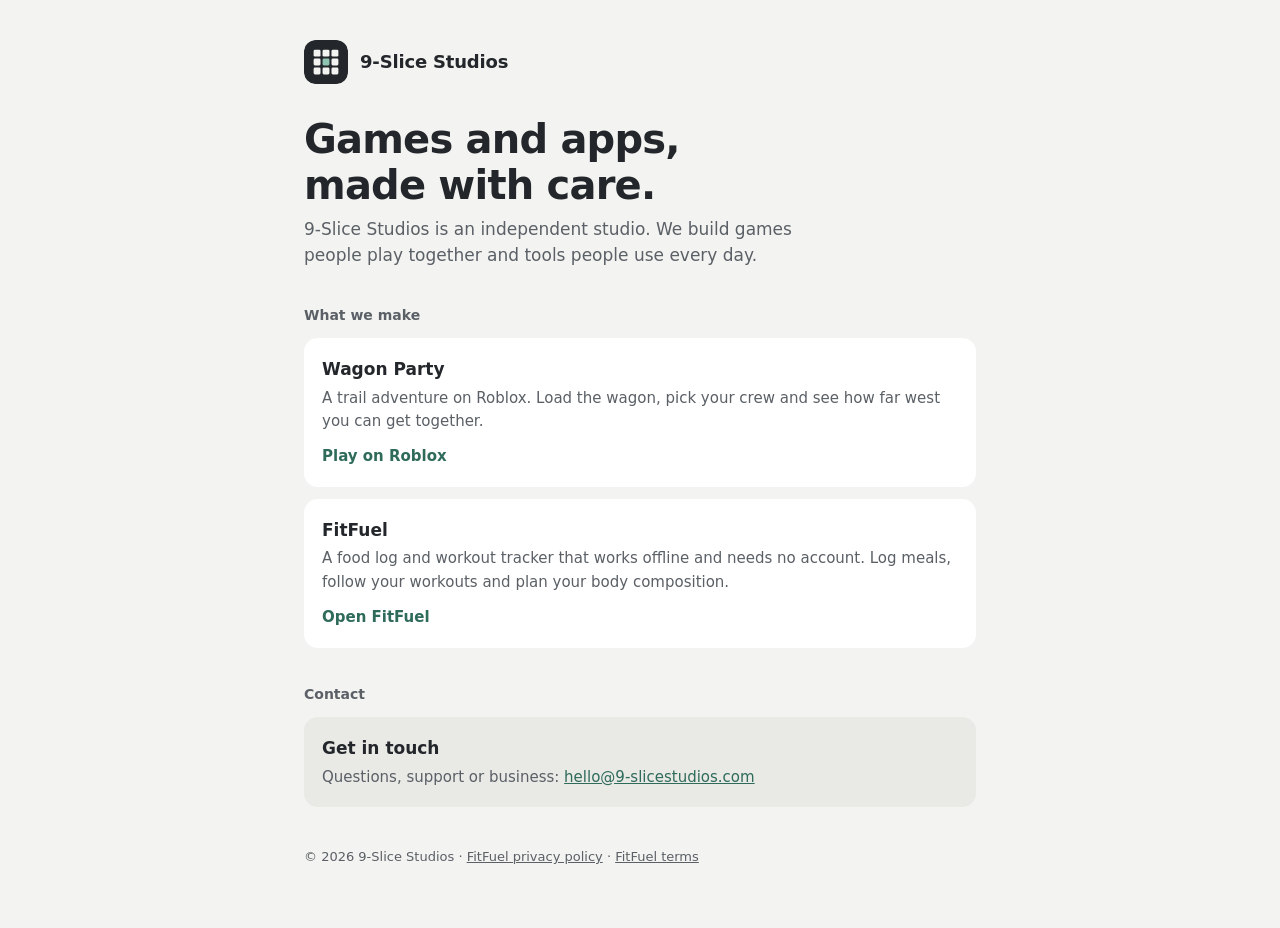
==== index.html @ 145b0fc6 "Add the 9-Slice Studios company page Co-Authored-By: Claude Fable 5.2 <noreply@anthropic.com>" ====
<!DOCTYPE html>
<html lang="en">
<head>
<meta charset="utf-8">
<meta name="viewport" content="width=device-width, initial-scale=1, viewport-fit=cover">
<title>9-Slice Studios</title>
<meta name="description" content="9-Slice Studios is an independent studio making games and apps: Wagon Party on Roblox and FitFuel, a food log and workout tracker.">
<meta name="application-name" content="9-Slice Studios">
<meta property="og:site_name" content="9-Slice Studios">
<meta property="og:title" content="9-Slice Studios">
<meta property="og:description" content="An independent studio making games and apps.">
<meta name="theme-color" content="#F3F3F1">
<link rel="icon" type="image/svg+xml" href="data:image/svg+xml,%3Csvg xmlns='http://www.w3.org/2000/svg' viewBox='0 0 64 64'%3E%3Crect width='64' height='64' rx='15' fill='%2323272B'/%3E%3Cg fill='%23F3F3F1'%3E%3Crect x='14' y='14' width='10' height='10' rx='2'/%3E%3Crect x='27' y='14' width='10' height='10' rx='2'/%3E%3Crect x='40' y='14' width='10' height='10' rx='2'/%3E%3Crect x='14' y='27' width='10' height='10' rx='2'/%3E%3Crect x='27' y='27' width='10' height='10' rx='2' fill='%238FC4B1'/%3E%3Crect x='40' y='27' width='10' height='10' rx='2'/%3E%3Crect x='14' y='40' width='10' height='10' rx='2'/%3E%3Crect x='27' y='40' width='10' height='10' rx='2'/%3E%3Crect x='40' y='40' width='10' height='10' rx='2'/%3E%3C/g%3E%3C/svg%3E">
<style>
/* The company page for 9-Slice Studios. One static file, no scripts, no tracking. Same calm, flat look as FitFuel. */
:root {
  --paper: #F3F3F1; --card: #FFFFFF; --soft: #E9E9E6; --ink: #23272B; --muted: #5A6066; --accent: #2F6B5B; --on-accent: #FFFFFF; --focus: #2B6CB0;
  color-scheme: light dark;
}
@media (prefers-color-scheme: dark) {
  :root { --paper: #131415; --card: #1D1F21; --soft: #282A2D; --ink: #ECEBE8; --muted: #A0A4A8; --accent: #8FC4B1; --on-accent: #14201C; --focus: #90B8E0; }
}
* { box-sizing: border-box; }
html { -webkit-text-size-adjust: 100%; overflow-x: hidden; }
body { margin: 0; background: var(--paper); color: var(--ink); font: 1rem/1.55 system-ui, -apple-system, "Segoe UI", Roboto, "Helvetica Neue", Arial, sans-serif; }
.wrap { max-width: 44rem; margin: 0 auto; padding: max(2.5rem, env(safe-area-inset-top)) 1rem 3rem; }
.brand { display: flex; align-items: center; gap: 0.75rem; }
.mark { width: 2.75rem; height: 2.75rem; border-radius: 0.75rem; flex: none; }
.brand b { font-size: 1.125rem; font-weight: 700; letter-spacing: -0.01em; }
h1 { margin: 2rem 0 0.5rem; font-size: clamp(1.75rem, 6vw, 2.5rem); line-height: 1.15; font-weight: 700; letter-spacing: -0.02em; text-wrap: balance; }
.lede { margin: 0 0 2rem; color: var(--muted); font-size: 1.0625rem; max-width: 34rem; }
h2 { margin: 2.25rem 0 0.75rem; font-size: 0.875rem; font-weight: 600; color: var(--muted); }
.card { display: block; background: var(--card); border-radius: 0.875rem; padding: 1.125rem; margin-bottom: 0.75rem; color: inherit; text-decoration: none; }
.card h3 { margin: 0 0 0.25rem; font-size: 1.0625rem; font-weight: 600; }
.card p { margin: 0; color: var(--muted); font-size: 0.9375rem; }
.card .go { display: inline-block; margin-top: 0.75rem; color: var(--accent); font-weight: 600; font-size: 0.9375rem; }
a.card:focus-visible, a:focus-visible { outline: 3px solid var(--focus); outline-offset: 2px; border-radius: 0.5rem; }
a { color: var(--accent); }
.contact { background: var(--soft); }
footer { margin-top: 2.5rem; color: var(--muted); font-size: 0.8125rem; }
footer a { color: inherit; }
</style>
</head>
<body>
<main class="wrap">
  <div class="brand">
    <svg class="mark" viewBox="0 0 64 64" role="img" aria-label="9-Slice Studios"><rect width="64" height="64" rx="15" fill="#23272B"/><g fill="#F3F3F1"><rect x="14" y="14" width="10" height="10" rx="2"/><rect x="27" y="14" width="10" height="10" rx="2"/><rect x="40" y="14" width="10" height="10" rx="2"/><rect x="14" y="27" width="10" height="10" rx="2"/><rect x="27" y="27" width="10" height="10" rx="2" fill="#8FC4B1"/><rect x="40" y="27" width="10" height="10" rx="2"/><rect x="14" y="40" width="10" height="10" rx="2"/><rect x="27" y="40" width="10" height="10" rx="2"/><rect x="40" y="40" width="10" height="10" rx="2"/></g></svg>
    <b>9-Slice Studios</b>
  </div>

  <h1>Games and apps, made with care.</h1>
  <p class="lede">9-Slice Studios is an independent studio. We build games people play together and tools people use every day.</p>

  <h2>What we make</h2>
  <a class="card" href="https://www.roblox.com/games/139959827210723">
    <h3>Wagon Party</h3>
    <p>A trail adventure on Roblox. Load the wagon, pick your crew and see how far west you can get together.</p>
    <span class="go">Play on Roblox</span>
  </a>
  <a class="card" href="fitfuel/">
    <h3>FitFuel</h3>
    <p>A food log and workout tracker that works offline and needs no account. Log meals, follow your workouts and plan your body composition.</p>
    <span class="go">Open FitFuel</span>
  </a>

  <h2>Contact</h2>
  <div class="card contact">
    <h3>Get in touch</h3>
    <p>Questions, support or business: <a href="mailto:hello@9-slicestudios.com">hello@9-slicestudios.com</a></p>
  </div>

  <footer>
    <p>© 2026 9-Slice Studios · <a href="fitfuel/legal/privacy.html">FitFuel privacy policy</a> · <a href="fitfuel/legal/terms.html">FitFuel terms</a></p>
  </footer>
</main>
</body>
</html>
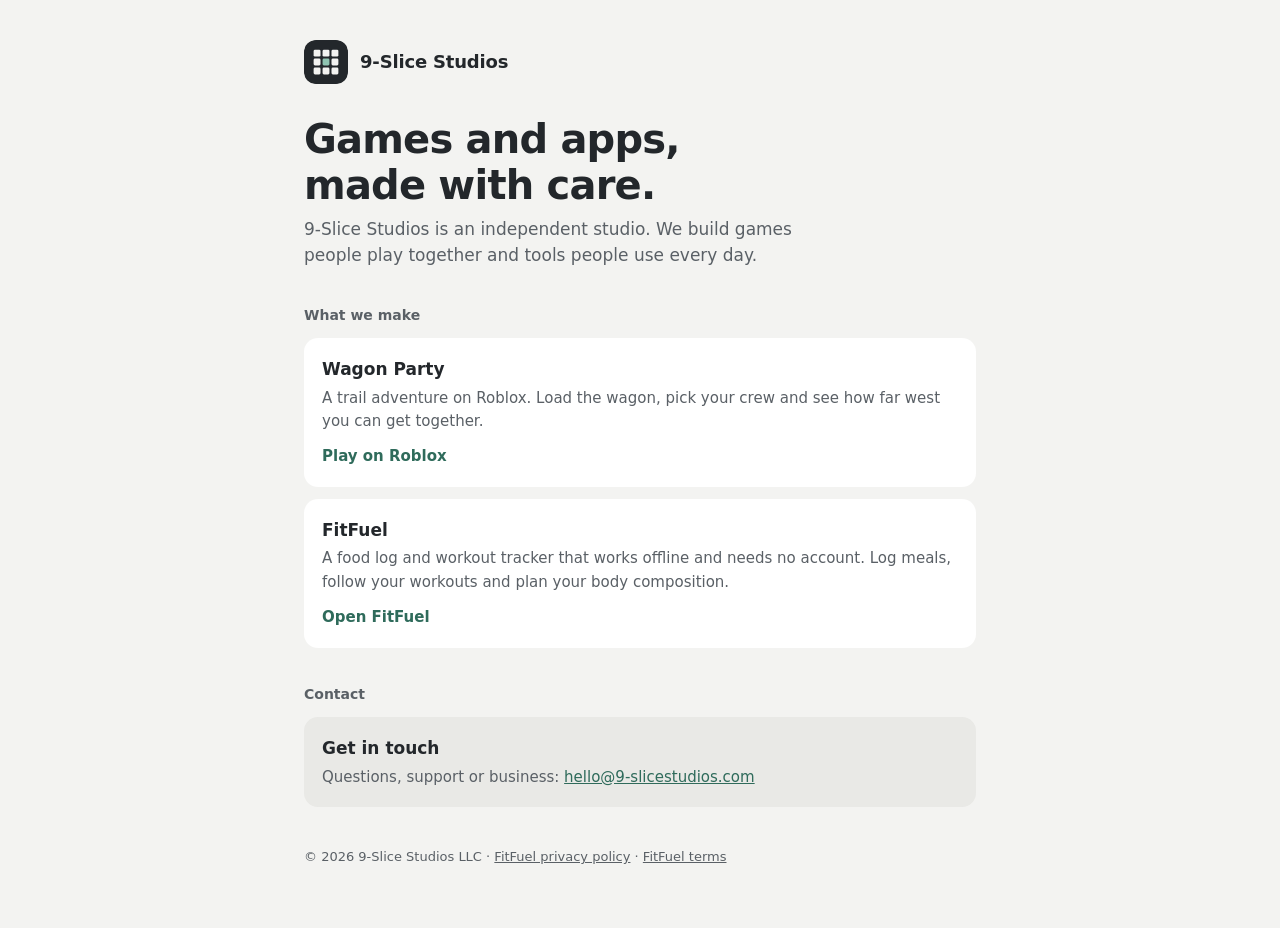
==== commit 75bf37d5: "Footer names 9-Slice Studios LLC Co-Authored-By: Claude Fable 5.2 <noreply@anthropic.com>" ====
--- a/index.html
+++ b/index.html
@@ -70,7 +70,7 @@
   </div>
 
   <footer>
-    <p>© 2026 9-Slice Studios · <a href="fitfuel/legal/privacy.html">FitFuel privacy policy</a> · <a href="fitfuel/legal/terms.html">FitFuel terms</a></p>
+    <p>© 2026 9-Slice Studios LLC · <a href="fitfuel/legal/privacy.html">FitFuel privacy policy</a> · <a href="fitfuel/legal/terms.html">FitFuel terms</a></p>
   </footer>
 </main>
 </body>
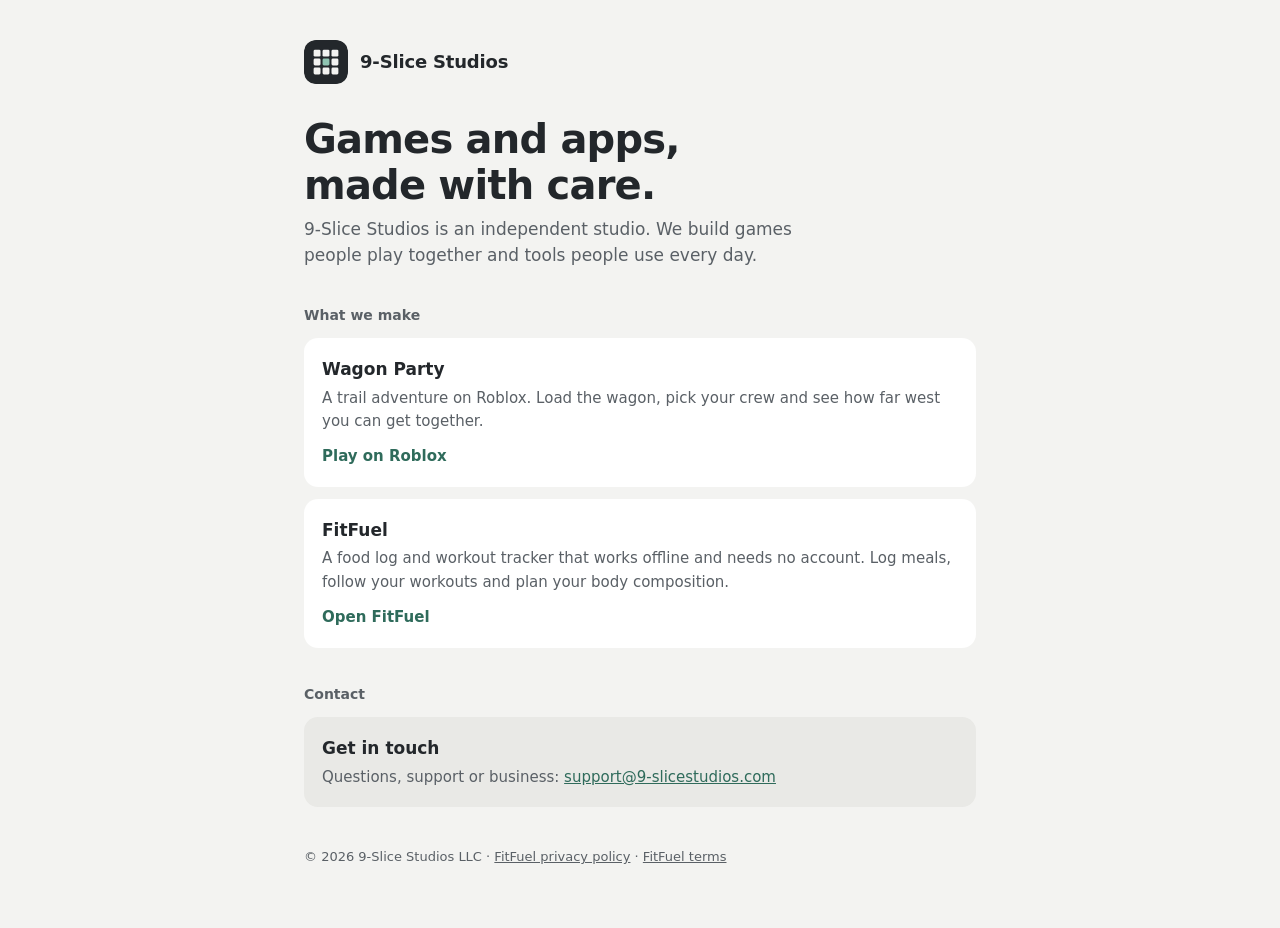
==== commit d95afa55: "Contact address is support@9-slicestudios.com Co-Authored-By: Claude Fable 5.2 <noreply@anthropic.co" ====
--- a/index.html
+++ b/index.html
@@ -66,7 +66,7 @@
   <h2>Contact</h2>
   <div class="card contact">
     <h3>Get in touch</h3>
-    <p>Questions, support or business: <a href="mailto:hello@9-slicestudios.com">hello@9-slicestudios.com</a></p>
+    <p>Questions, support or business: <a href="mailto:support@9-slicestudios.com">support@9-slicestudios.com</a></p>
   </div>
 
   <footer>
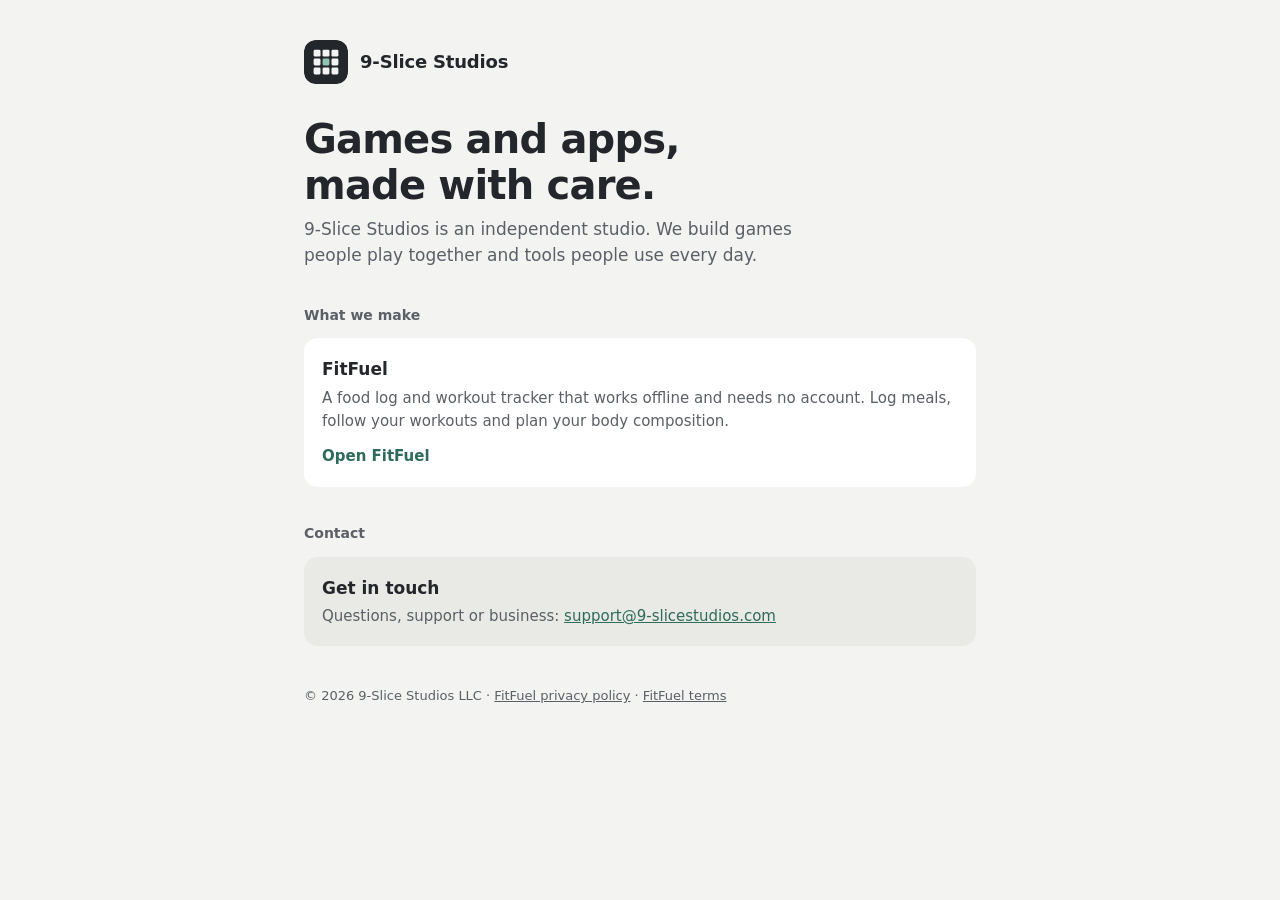
==== commit 94fa4ecb: "Company page: remove Wagon Party and Roblox mentions Co-Authored-By: Claude Fable 5.2 <noreply@anthr" ====
--- a/index.html
+++ b/index.html
@@ -4,7 +4,7 @@
 <meta charset="utf-8">
 <meta name="viewport" content="width=device-width, initial-scale=1, viewport-fit=cover">
 <title>9-Slice Studios</title>
-<meta name="description" content="9-Slice Studios is an independent studio making games and apps: Wagon Party on Roblox and FitFuel, a food log and workout tracker.">
+<meta name="description" content="9-Slice Studios is an independent studio making games and apps, including FitFuel, a food log and workout tracker.">
 <meta name="application-name" content="9-Slice Studios">
 <meta property="og:site_name" content="9-Slice Studios">
 <meta property="og:title" content="9-Slice Studios">
@@ -52,11 +52,6 @@
   <p class="lede">9-Slice Studios is an independent studio. We build games people play together and tools people use every day.</p>
 
   <h2>What we make</h2>
-  <a class="card" href="https://www.roblox.com/games/139959827210723">
-    <h3>Wagon Party</h3>
-    <p>A trail adventure on Roblox. Load the wagon, pick your crew and see how far west you can get together.</p>
-    <span class="go">Play on Roblox</span>
-  </a>
   <a class="card" href="fitfuel/">
     <h3>FitFuel</h3>
     <p>A food log and workout tracker that works offline and needs no account. Log meals, follow your workouts and plan your body composition.</p>
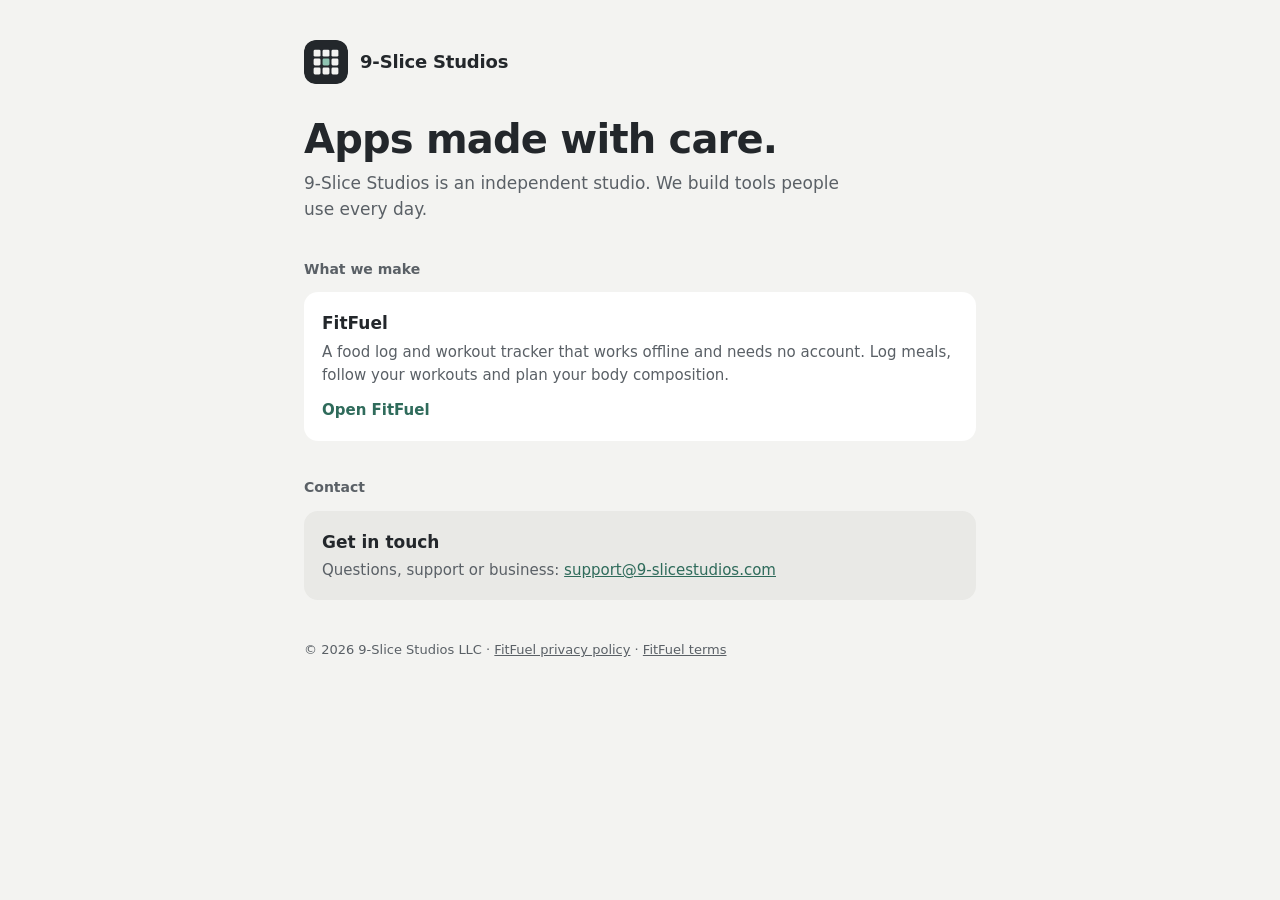
==== commit 7b989c98: "Company page: apps only, no mention of games Co-Authored-By: Claude Fable 5.2 <noreply@anthropic.com" ====
--- a/index.html
+++ b/index.html
@@ -4,11 +4,11 @@
 <meta charset="utf-8">
 <meta name="viewport" content="width=device-width, initial-scale=1, viewport-fit=cover">
 <title>9-Slice Studios</title>
-<meta name="description" content="9-Slice Studios is an independent studio making games and apps, including FitFuel, a food log and workout tracker.">
+<meta name="description" content="9-Slice Studios is an independent studio making apps, including FitFuel, a food log and workout tracker.">
 <meta name="application-name" content="9-Slice Studios">
 <meta property="og:site_name" content="9-Slice Studios">
 <meta property="og:title" content="9-Slice Studios">
-<meta property="og:description" content="An independent studio making games and apps.">
+<meta property="og:description" content="An independent studio making apps people use every day.">
 <meta name="theme-color" content="#F3F3F1">
 <link rel="icon" type="image/svg+xml" href="data:image/svg+xml,%3Csvg xmlns='http://www.w3.org/2000/svg' viewBox='0 0 64 64'%3E%3Crect width='64' height='64' rx='15' fill='%2323272B'/%3E%3Cg fill='%23F3F3F1'%3E%3Crect x='14' y='14' width='10' height='10' rx='2'/%3E%3Crect x='27' y='14' width='10' height='10' rx='2'/%3E%3Crect x='40' y='14' width='10' height='10' rx='2'/%3E%3Crect x='14' y='27' width='10' height='10' rx='2'/%3E%3Crect x='27' y='27' width='10' height='10' rx='2' fill='%238FC4B1'/%3E%3Crect x='40' y='27' width='10' height='10' rx='2'/%3E%3Crect x='14' y='40' width='10' height='10' rx='2'/%3E%3Crect x='27' y='40' width='10' height='10' rx='2'/%3E%3Crect x='40' y='40' width='10' height='10' rx='2'/%3E%3C/g%3E%3C/svg%3E">
 <style>
@@ -48,8 +48,8 @@
     <b>9-Slice Studios</b>
   </div>
 
-  <h1>Games and apps, made with care.</h1>
-  <p class="lede">9-Slice Studios is an independent studio. We build games people play together and tools people use every day.</p>
+  <h1>Apps made with care.</h1>
+  <p class="lede">9-Slice Studios is an independent studio. We build tools people use every day.</p>
 
   <h2>What we make</h2>
   <a class="card" href="fitfuel/">
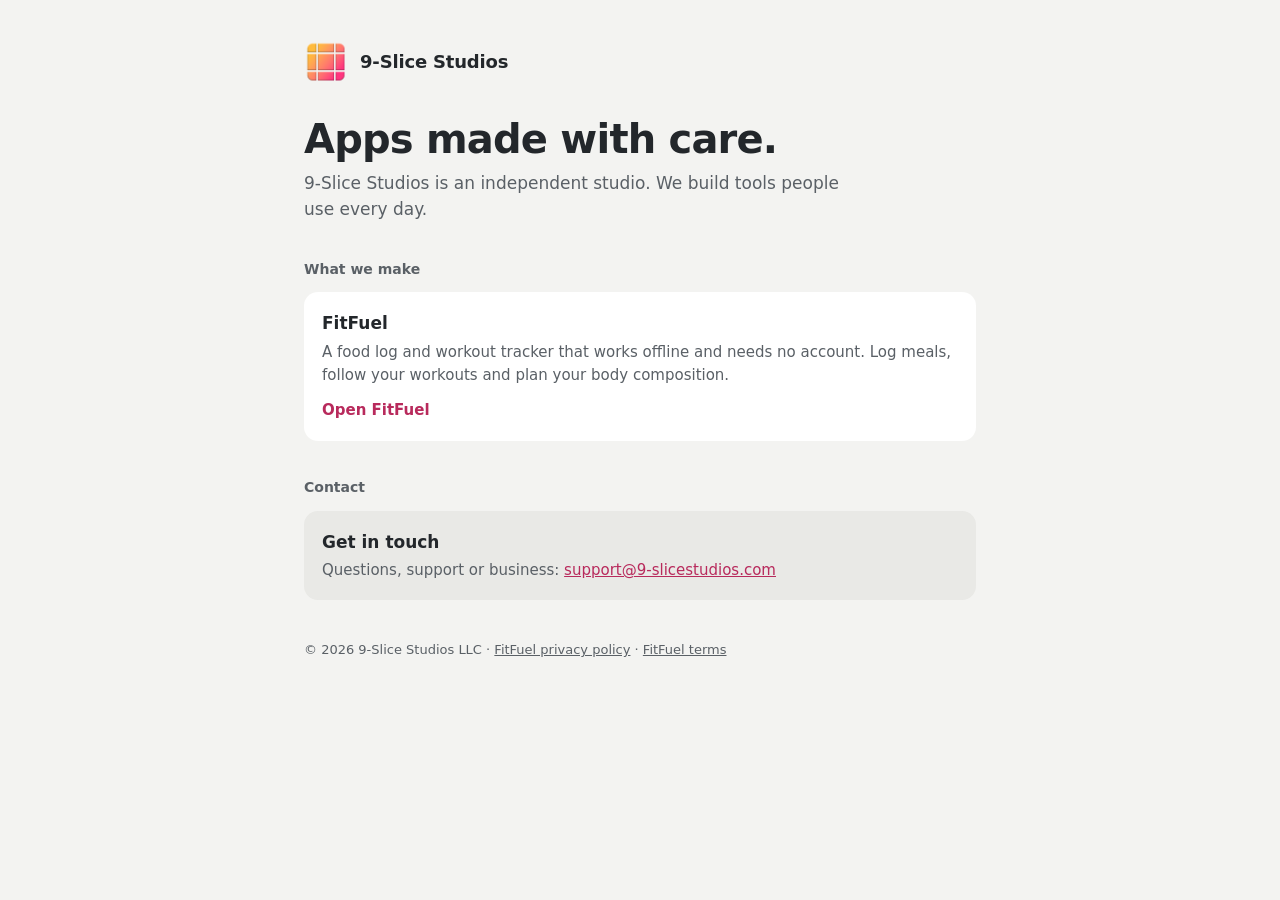
==== commit 01cfcf12: "Company page: logo image as the mark and icon, accent colour taken from it Co-Authored-By: Claude Fa" ====
--- a/index.html
+++ b/index.html
@@ -10,22 +10,23 @@
 <meta property="og:title" content="9-Slice Studios">
 <meta property="og:description" content="An independent studio making apps people use every day.">
 <meta name="theme-color" content="#F3F3F1">
-<link rel="icon" type="image/svg+xml" href="data:image/svg+xml,%3Csvg xmlns='http://www.w3.org/2000/svg' viewBox='0 0 64 64'%3E%3Crect width='64' height='64' rx='15' fill='%2323272B'/%3E%3Cg fill='%23F3F3F1'%3E%3Crect x='14' y='14' width='10' height='10' rx='2'/%3E%3Crect x='27' y='14' width='10' height='10' rx='2'/%3E%3Crect x='40' y='14' width='10' height='10' rx='2'/%3E%3Crect x='14' y='27' width='10' height='10' rx='2'/%3E%3Crect x='27' y='27' width='10' height='10' rx='2' fill='%238FC4B1'/%3E%3Crect x='40' y='27' width='10' height='10' rx='2'/%3E%3Crect x='14' y='40' width='10' height='10' rx='2'/%3E%3Crect x='27' y='40' width='10' height='10' rx='2'/%3E%3Crect x='40' y='40' width='10' height='10' rx='2'/%3E%3C/g%3E%3C/svg%3E">
+<link rel="icon" type="image/png" href="logo.png">
+<link rel="apple-touch-icon" href="logo.png">
 <style>
 /* The company page for 9-Slice Studios. One static file, no scripts, no tracking. Same calm, flat look as FitFuel. */
 :root {
-  --paper: #F3F3F1; --card: #FFFFFF; --soft: #E9E9E6; --ink: #23272B; --muted: #5A6066; --accent: #2F6B5B; --on-accent: #FFFFFF; --focus: #2B6CB0;
+  --paper: #F3F3F1; --card: #FFFFFF; --soft: #E9E9E6; --ink: #23272B; --muted: #5A6066; --accent: #B82A5C; --on-accent: #FFFFFF; --focus: #2B6CB0;
   color-scheme: light dark;
 }
 @media (prefers-color-scheme: dark) {
-  :root { --paper: #131415; --card: #1D1F21; --soft: #282A2D; --ink: #ECEBE8; --muted: #A0A4A8; --accent: #8FC4B1; --on-accent: #14201C; --focus: #90B8E0; }
+  :root { --paper: #131415; --card: #1D1F21; --soft: #282A2D; --ink: #ECEBE8; --muted: #A0A4A8; --accent: #FF7F90; --on-accent: #2B0A16; --focus: #90B8E0; }
 }
 * { box-sizing: border-box; }
 html { -webkit-text-size-adjust: 100%; overflow-x: hidden; }
 body { margin: 0; background: var(--paper); color: var(--ink); font: 1rem/1.55 system-ui, -apple-system, "Segoe UI", Roboto, "Helvetica Neue", Arial, sans-serif; }
 .wrap { max-width: 44rem; margin: 0 auto; padding: max(2.5rem, env(safe-area-inset-top)) 1rem 3rem; }
 .brand { display: flex; align-items: center; gap: 0.75rem; }
-.mark { width: 2.75rem; height: 2.75rem; border-radius: 0.75rem; flex: none; }
+.mark { width: 2.75rem; height: 2.75rem; flex: none; display: block; }
 .brand b { font-size: 1.125rem; font-weight: 700; letter-spacing: -0.01em; }
 h1 { margin: 2rem 0 0.5rem; font-size: clamp(1.75rem, 6vw, 2.5rem); line-height: 1.15; font-weight: 700; letter-spacing: -0.02em; text-wrap: balance; }
 .lede { margin: 0 0 2rem; color: var(--muted); font-size: 1.0625rem; max-width: 34rem; }
@@ -44,7 +45,7 @@
 <body>
 <main class="wrap">
   <div class="brand">
-    <svg class="mark" viewBox="0 0 64 64" role="img" aria-label="9-Slice Studios"><rect width="64" height="64" rx="15" fill="#23272B"/><g fill="#F3F3F1"><rect x="14" y="14" width="10" height="10" rx="2"/><rect x="27" y="14" width="10" height="10" rx="2"/><rect x="40" y="14" width="10" height="10" rx="2"/><rect x="14" y="27" width="10" height="10" rx="2"/><rect x="27" y="27" width="10" height="10" rx="2" fill="#8FC4B1"/><rect x="40" y="27" width="10" height="10" rx="2"/><rect x="14" y="40" width="10" height="10" rx="2"/><rect x="27" y="40" width="10" height="10" rx="2"/><rect x="40" y="40" width="10" height="10" rx="2"/></g></svg>
+    <img class="mark" src="logo.png" alt="9-Slice Studios" width="44" height="44">
     <b>9-Slice Studios</b>
   </div>
 
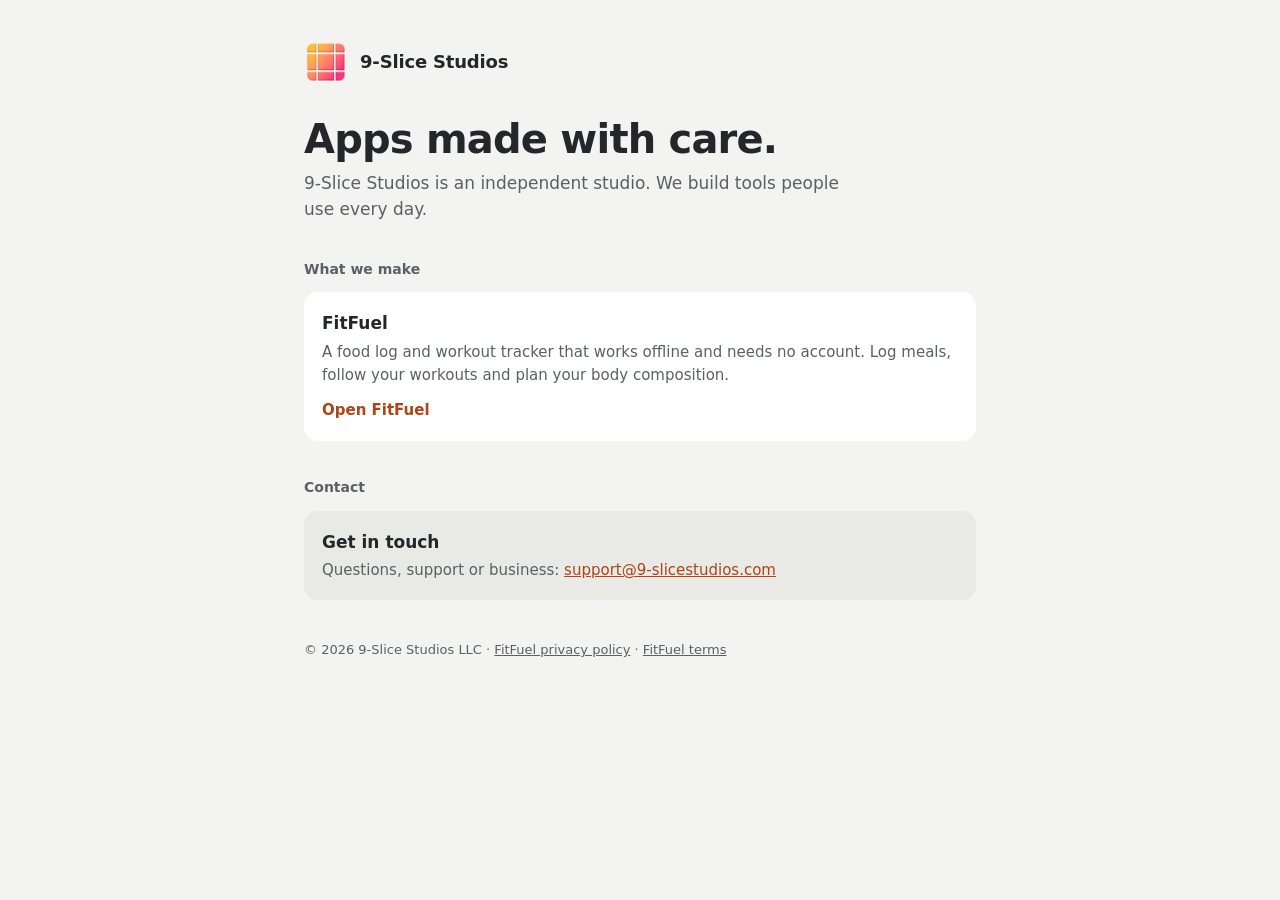
==== commit 2f39008f: "Company page: orange accent from the logo Co-Authored-By: Claude Fable 5.2 <noreply@anthropic.com>" ====
--- a/index.html
+++ b/index.html
@@ -15,11 +15,11 @@
 <style>
 /* The company page for 9-Slice Studios. One static file, no scripts, no tracking. Same calm, flat look as FitFuel. */
 :root {
-  --paper: #F3F3F1; --card: #FFFFFF; --soft: #E9E9E6; --ink: #23272B; --muted: #5A6066; --accent: #B82A5C; --on-accent: #FFFFFF; --focus: #2B6CB0;
+  --paper: #F3F3F1; --card: #FFFFFF; --soft: #E9E9E6; --ink: #23272B; --muted: #5A6066; --accent: #AD4516; --on-accent: #FFFFFF; --focus: #2B6CB0;
   color-scheme: light dark;
 }
 @media (prefers-color-scheme: dark) {
-  :root { --paper: #131415; --card: #1D1F21; --soft: #282A2D; --ink: #ECEBE8; --muted: #A0A4A8; --accent: #FF7F90; --on-accent: #2B0A16; --focus: #90B8E0; }
+  :root { --paper: #131415; --card: #1D1F21; --soft: #282A2D; --ink: #ECEBE8; --muted: #A0A4A8; --accent: #FF9A5C; --on-accent: #2B1200; --focus: #90B8E0; }
 }
 * { box-sizing: border-box; }
 html { -webkit-text-size-adjust: 100%; overflow-x: hidden; }
